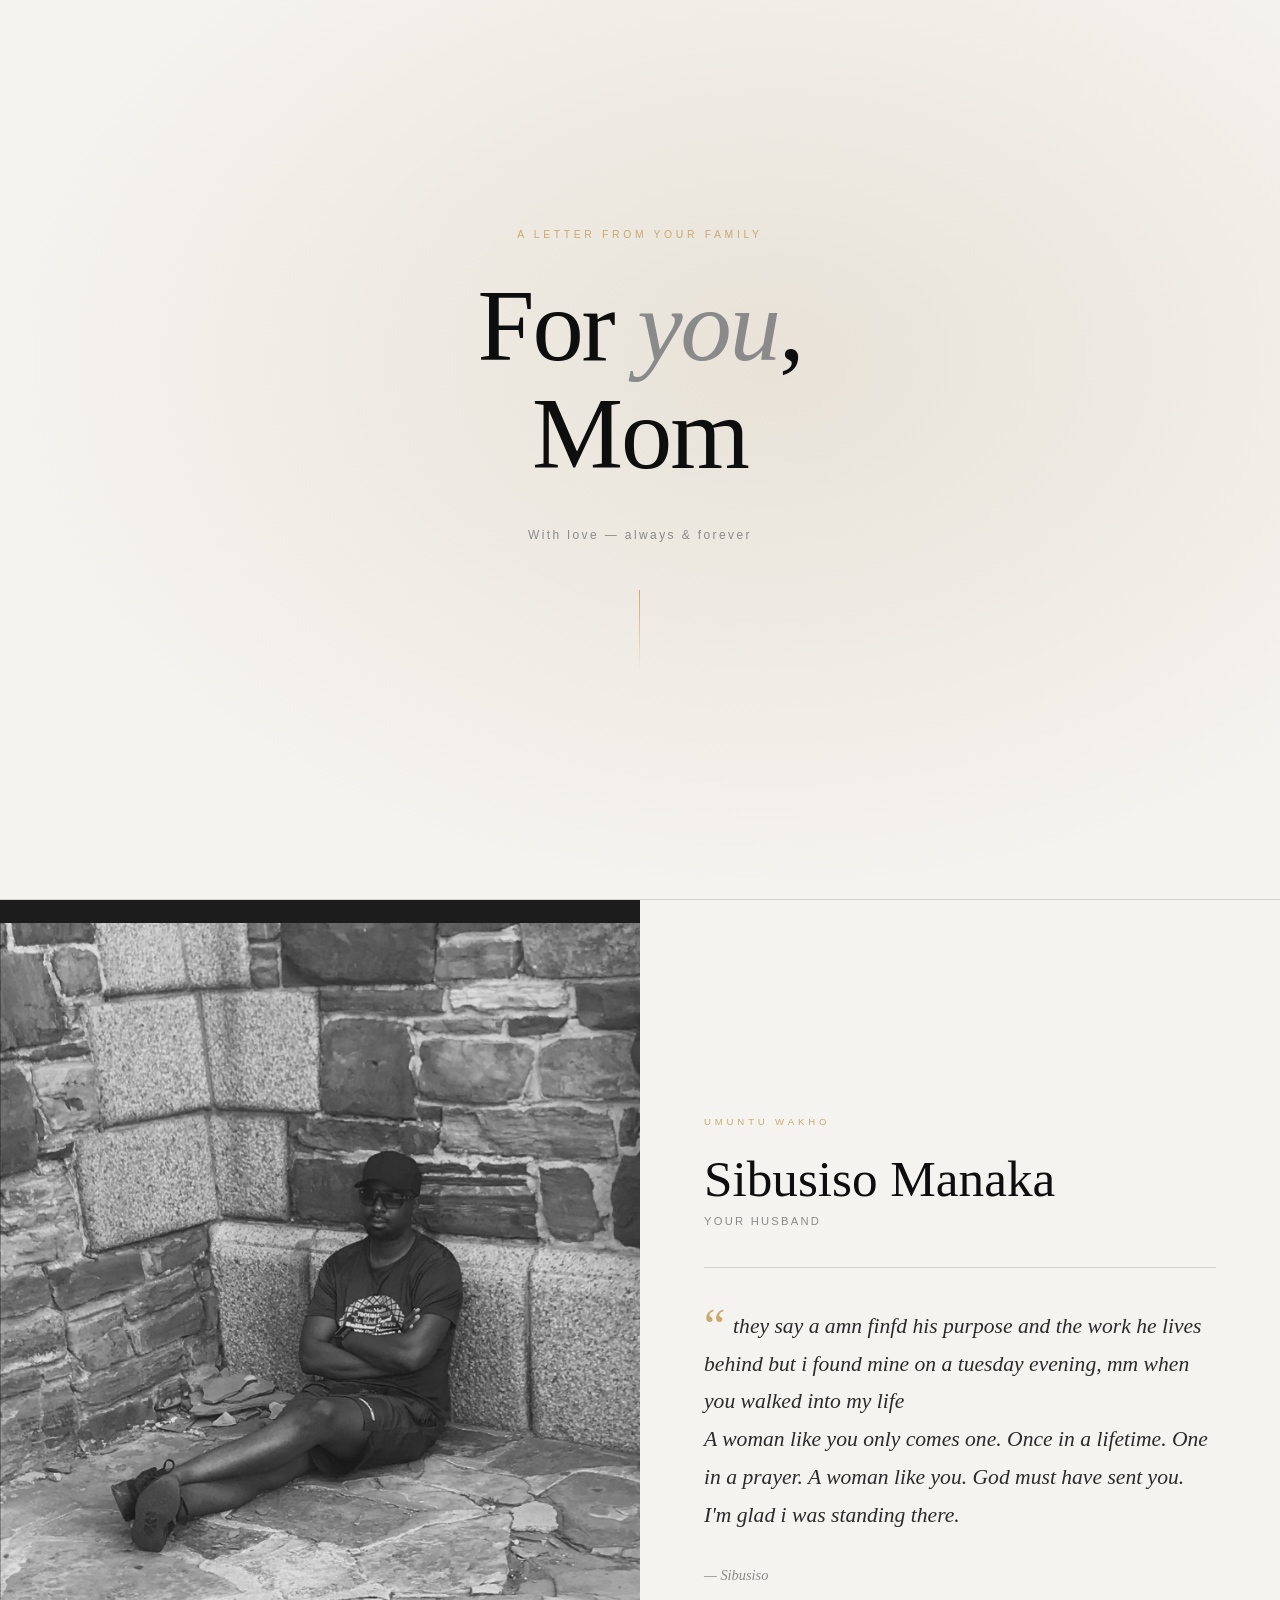
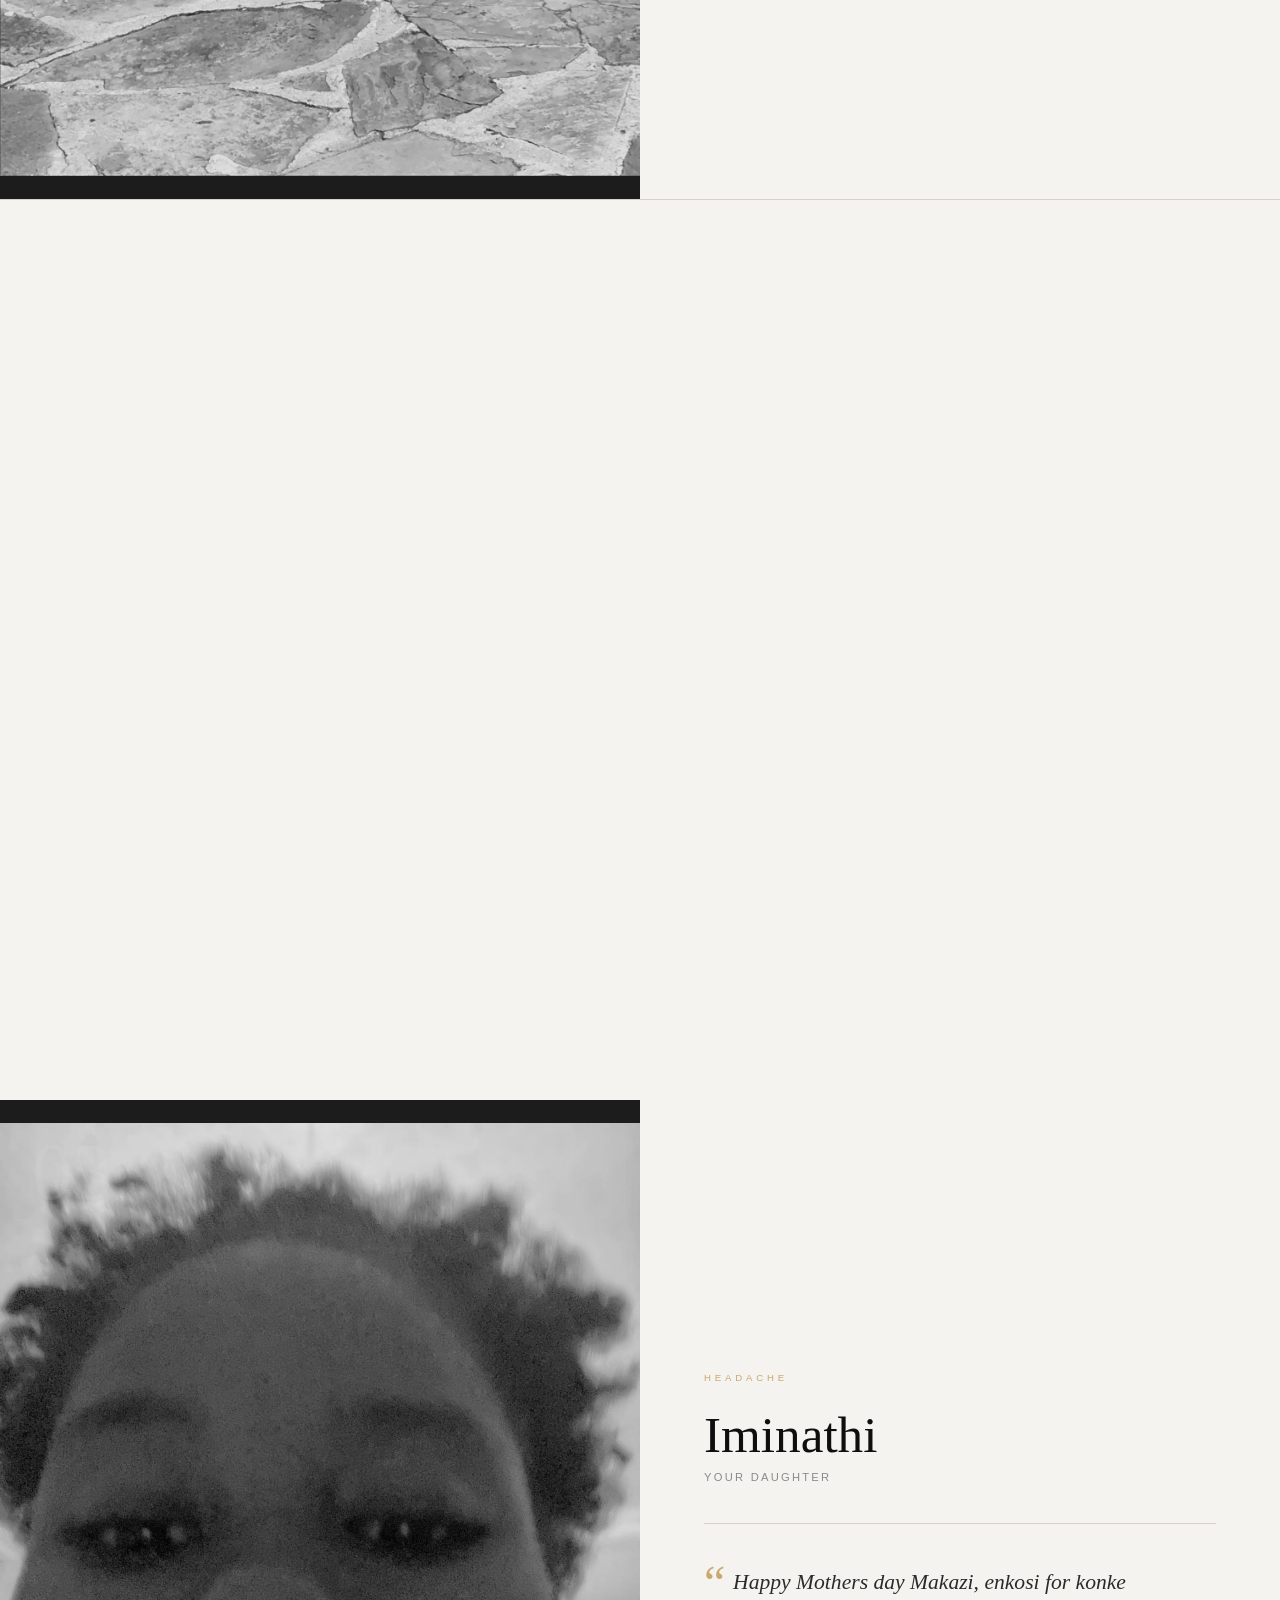
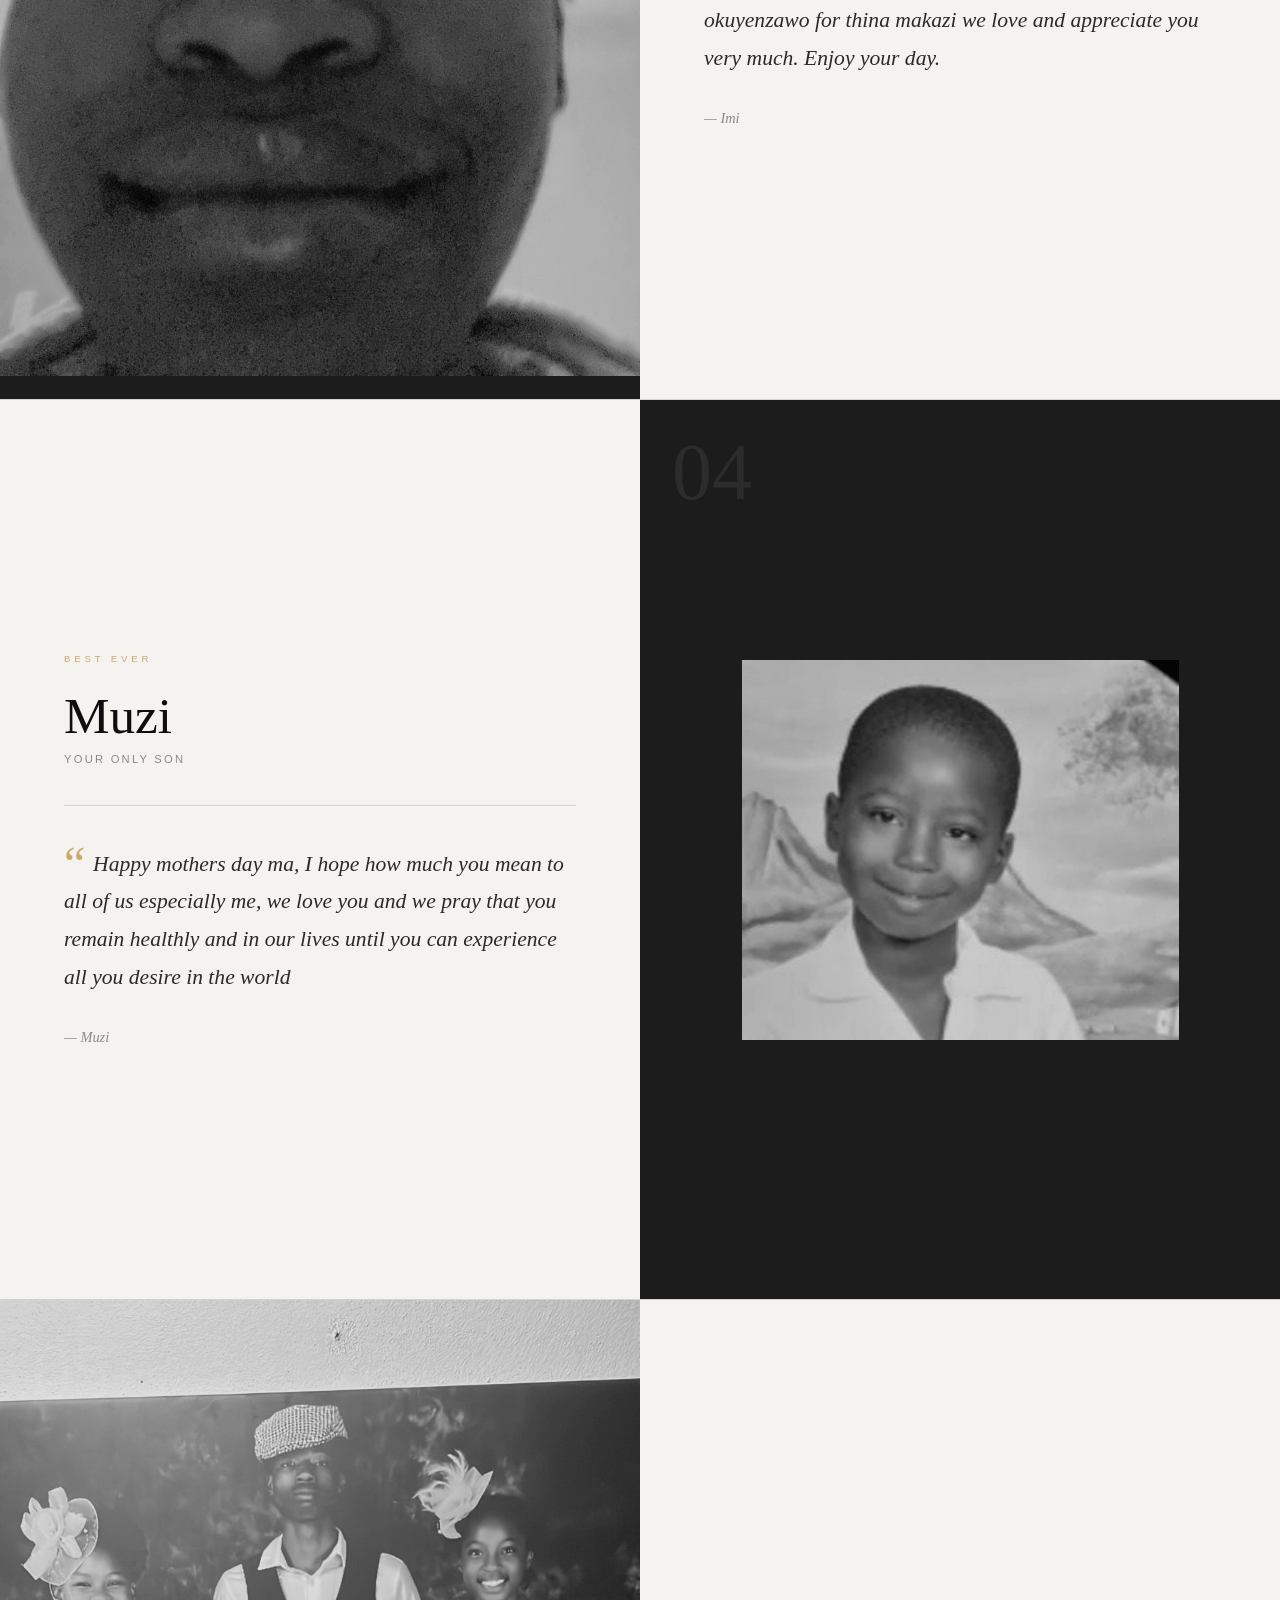
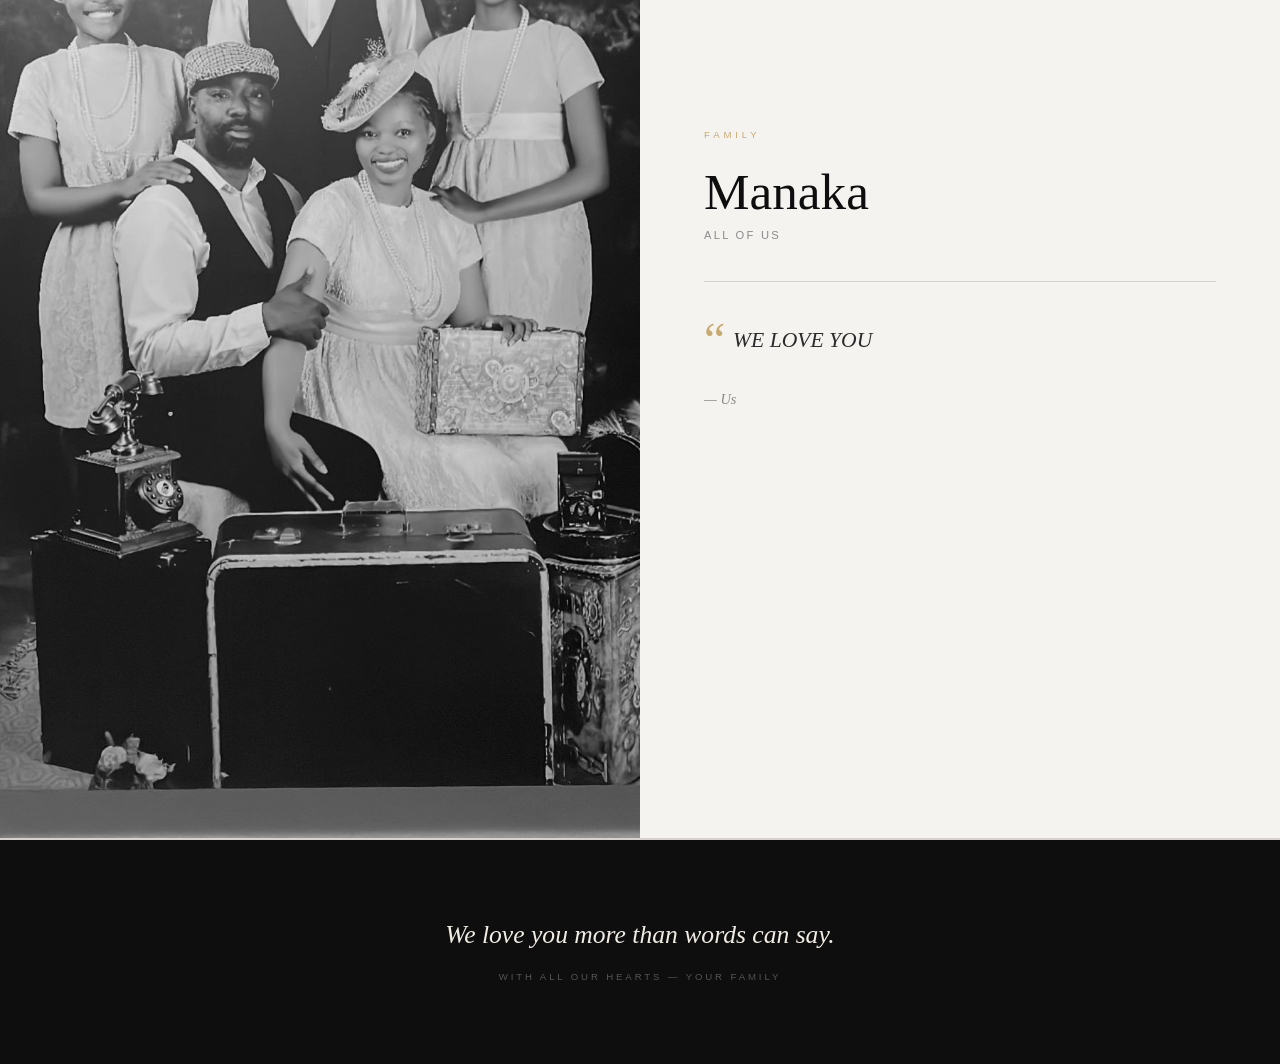
==== family.html @ 145703e3 "mother" ====
<!DOCTYPE html>
<html lang="en">
<head>
    <meta charset="UTF-8">
    <meta name="viewport" content="width=device-width, initial-scale=1.0">
    <title>Happy Mothers day Mama</title>
    <link rel="stylesheet" href="family.css">
</head>
<body>
  <section class="hero">
    <div class="hero-inner">
      <p class="hero-eyebrow">A letter from your family</p>
      <h1 class="hero-title">For <em>you</em>,<br>Mom</h1>
      <p class="hero-sub">With love — always &amp; forever</p>
      <div class="hero-line"></div>
    </div>
  </section>
 
  <!-- ── FAMILY MEMBERS ── -->
  <div class="members">
 
    <!-- MEMBER 1 -->
    <article class="member">
      <div class="member-photo">
        <!--
          TO ADD A PHOTO:
          Replace the <div class="photo-placeholder"> block below with:
          <img src="your-photo.jpg" alt="Member Name" />
        -->
        <div class="photo-placeholder">
          <span><img src="Papa.jpeg" alt=""></span>
        </div>
        <div class="member-number">01</div>
      </div>
      <div class="member-text">
        <p class="member-tag">Umuntu Wakho</p>
        <!-- ✏️ Change the name below -->
        <h2 class="member-name">Sibusiso Manaka</h2>
        <!-- ✏️ Change the role below e.g. "Your eldest son" -->
        <p class="member-role">Your Husband</p>
        <!-- ✏️ Write the personal message below -->
        <p class="member-quote">
         they say a amn finfd his purpose and the work he lives behind but i found mine on a tuesday evening, mm when you walked into my life <br>
         A woman like you only comes one. Once in a lifetime. One in a prayer. A woman like you. God must have sent you. I'm glad i was standing there.
        </p>
        <p class="member-sig">— Sibusiso</p>
      </div>
    </article>
 
    <!-- MEMBER 2 -->
    <article class="member">
      <div class="member-photo">
        <div class="photo-placeholder">
          <span><img src="Mpendulo.jpeg" alt=""></span>
        </div>
        <div class="member-number">02</div>
      </div>
      <div class="member-text">
        <p class="member-tag">Stresser</p>
        <h2 class="member-name">Mpendulo</h2>
        <p class="member-role">Your daughter</p>
        <p class="member-quote">
         Happy mothers day momma, i literally don't know where i would be without you, i just want you to know that you are one of the most important people in my life. I love you
        </p>
        <p class="member-sig">— Mpendulo</p>
      </div>
    </article>
 
    <!-- MEMBER 3 -->
    <article class="member">
      <div class="member-photo">
        <div class="photo-placeholder">
          <span><img src="Imi.jpeg" alt=""></span>
        </div>
        <div class="member-number">03</div>
      </div>
      <div class="member-text">
        <p class="member-tag">Headache</p>
        <h2 class="member-name">Iminathi</h2>
        <p class="member-role">Your daughter </p>
        <p class="member-quote">
         Happy Mothers day Makazi, enkosi for konke okuyenzawo for thina makazi we love and appreciate you very much. Enjoy your day.
        </p>
        <p class="member-sig">— Imi</p>
      </div>
    </article>
 
    <!-- MEMBER 4 -->
    <article class="member">
      <div class="member-photo">
        <div class="photo-placeholder">
        
          <span><img src="me.jpeg" alt=""></span>
        </div>
        <div class="member-number">04</div>
      </div>
      <div class="member-text">
        <p class="member-tag">Best Ever</p>
        <h2 class="member-name">Muzi</h2>
        <p class="member-role">Your only son</p>
        <p class="member-quote">
          Happy mothers day ma, I hope how much you mean to all of us especially me, we love you and we pray that you remain healthly and in our lives until you can experience all you desire in the world
        </p>
        <p class="member-sig">— Muzi</p>
      </div>
    </article>
 
    <!-- MEMBER 5 -->
    <article class="member">
      <div class="member-photo">
        <div class="photo-placeholder">
        
          <span><img src="all of us.jpeg" alt=""></span>
        </div>
        <div class="member-number">05</div>
      </div>
      <div class="member-text">
        <p class="member-tag">Family</p>
        <h2 class="member-name">Manaka</h2>
        <p class="member-role">All of us</p>
        <p class="member-quote">
         WE LOVE YOU
        </p>
        <p class="member-sig">— Us</p>
      </div>
    </article>
 
  </div>
 
  <!-- ── FOOTER ── -->
  <footer>
    <p>We love you more than words can say.</p>
    <small>With all our hearts — Your Family</small>
  </footer>
  <script src="family.js"></script>
</body>
</html>
---- family.css ----
:root {
      --black: #0e0e0e;
      --white: #f5f3ef;
      --grey: #8a8a8a;
      --line: #d6d2cb;
      --accent: #c9a96e;
    }
 
    * { margin: 0; padding: 0; box-sizing: border-box; }
 
    html { scroll-behavior: smooth; }
 
    body {
      background: var(--white);
      color: var(--black);
      font-family: 'Montserrat', sans-serif;
      font-weight: 300;
      overflow-x: hidden;
    }
 
    /* ── HERO ── */
    .hero {
      height: 100vh;
      display: flex;
      flex-direction: column;
      align-items: center;
      justify-content: center;
      position: relative;
      border-bottom: 1px solid var(--line);
    }
 
    .hero::before {
      content: '';
      position: absolute;
      inset: 0;
      background: radial-gradient(ellipse at 60% 40%, #e8e2d8 0%, var(--white) 70%);
      z-index: 0;
    }
 
    .hero-inner { position: relative; z-index: 1; text-align: center; padding: 2rem; }
 
    .hero-eyebrow {
      font-family: 'Montserrat', sans-serif;
      font-size: 0.65rem;
      letter-spacing: 0.35em;
      text-transform: uppercase;
      color: var(--accent);
      margin-bottom: 2rem;
      opacity: 0;
      animation: fadeUp 1s ease 0.3s forwards;
    }
 
    .hero-title {
      font-family: 'Cormorant Garamond', serif;
      font-size: clamp(3.5rem, 8vw, 7rem);
      font-weight: 300;
      line-height: 1.05;
      letter-spacing: -0.02em;
      color: var(--black);
      opacity: 0;
      animation: fadeUp 1s ease 0.6s forwards;
    }
 
    .hero-title em {
      font-style: italic;
      color: var(--grey);
    }
 
    .hero-sub {
      font-size: 0.75rem;
      letter-spacing: 0.2em;
      color: var(--grey);
      margin-top: 2.5rem;
      opacity: 0;
      animation: fadeUp 1s ease 0.9s forwards;
    }
 
    .hero-line {
      width: 1px;
      height: 80px;
      background: linear-gradient(to bottom, var(--accent), transparent);
      margin: 3rem auto 0;
      opacity: 0;
      animation: fadeUp 1s ease 1.2s forwards;
    }
 
    /* ── SECTION WRAPPER ── */
    .members { padding: 0; }
 
    /* ── MEMBER CARD ── */
    .member {
      display: grid;
      grid-template-columns: 1fr 1fr;
      min-height: 100vh;
      border-bottom: 1px solid var(--line);
      opacity: 0;
      transform: translateY(40px);
      transition: opacity 0.9s ease, transform 0.9s ease;
    }
 
    .member.visible {
      opacity: 1;
      transform: translateY(0);
    }
 
    /* Alternate layout: odd = image left, even = image right */
    .member:nth-child(even) { direction: rtl; }
    .member:nth-child(even) > * { direction: ltr; }
 
    /* ── PHOTO SIDE ── */
    .member-photo {
      position: relative;
      overflow: hidden;
      background: #1a1a1a;
      min-height: 70vh;
    }
 
    .member-photo img {
      width: 100%;
      height: 100%;
      object-fit: cover;
      opacity: 0.85;
      filter: grayscale(100%) contrast(1.05);
      transition: transform 0.8s ease, opacity 0.8s ease;
      display: block;
    }
 
    .member:hover .member-photo img {
      transform: scale(1.04);
      opacity: 0.92;
    }
 
    /* placeholder when no image */
    .photo-placeholder {
      width: 100%;
      height: 100%;
      min-height: 70vh;
      display: flex;
      flex-direction: column;
      align-items: center;
      justify-content: center;
      background: #1c1c1c;
      color: #444;
      gap: 1rem;
    }
 
    .photo-placeholder svg { opacity: 0.3; }
 
    .photo-placeholder span {
      font-size: 0.65rem;
      letter-spacing: 0.25em;
      text-transform: uppercase;
      color: #555;
    }
 
    /* Number badge */
    .member-number {
      position: absolute;
      top: 2rem;
      left: 2rem;
      font-family: 'Cormorant Garamond', serif;
      font-size: 5rem;
      font-weight: 300;
      color: rgba(255,255,255,0.07);
      line-height: 1;
      pointer-events: none;
      z-index: 2;
    }
 
    /* ── TEXT SIDE ── */
    .member-text {
      display: flex;
      flex-direction: column;
      justify-content: center;
      padding: clamp(3rem, 6vw, 6rem) clamp(2rem, 5vw, 5rem);
      background: var(--white);
      position: relative;
    }
 
    .member-tag {
      font-size: 0.6rem;
      letter-spacing: 0.4em;
      text-transform: uppercase;
      color: var(--accent);
      margin-bottom: 1.5rem;
    }
 
    .member-name {
      font-family: 'Cormorant Garamond', serif;
      font-size: clamp(2.2rem, 4vw, 3.8rem);
      font-weight: 300;
      line-height: 1.1;
      margin-bottom: 0.5rem;
    }
 
    .member-role {
      font-size: 0.7rem;
      letter-spacing: 0.2em;
      text-transform: uppercase;
      color: var(--grey);
      margin-bottom: 2.5rem;
      padding-bottom: 2.5rem;
      border-bottom: 1px solid var(--line);
    }
 
    .member-quote {
      font-family: 'Cormorant Garamond', serif;
      font-size: clamp(1.1rem, 1.8vw, 1.35rem);
      font-style: italic;
      font-weight: 300;
      line-height: 1.75;
      color: #2a2a2a;
      margin-bottom: 2rem;
    }
 
    .member-quote::before {
      content: '\201C';
      font-size: 3rem;
      color: var(--accent);
      line-height: 0;
      vertical-align: -0.6rem;
      margin-right: 0.15rem;
      font-style: normal;
    }
 
    .member-sig {
      font-family: 'Cormorant Garamond', serif;
      font-size: 0.9rem;
      font-style: italic;
      color: var(--grey);
    }
 
    /* ── HOW TO REPLACE PHOTOS NOTE ── */
    .photo-note {
      position: absolute;
      bottom: 1.2rem;
      left: 50%;
      transform: translateX(-50%);
      font-size: 0.55rem;
      letter-spacing: 0.2em;
      text-transform: uppercase;
      color: #666;
      white-space: nowrap;
      z-index: 3;
    }
 
    /* ── FOOTER ── */
    footer {
      text-align: center;
      padding: 5rem 2rem;
      border-top: 1px solid var(--line);
      background: var(--black);
      color: var(--white);
    }
 
    footer p {
      font-family: 'Cormorant Garamond', serif;
      font-size: 1.6rem;
      font-style: italic;
      font-weight: 300;
      margin-bottom: 1rem;
      color: #f0ece4;
    }
 
    footer small {
      font-size: 0.6rem;
      letter-spacing: 0.3em;
      text-transform: uppercase;
      color: #555;
    }
 
    /* ── ANIMATIONS ── */
    @keyframes fadeUp {
      from { opacity: 0; transform: translateY(20px); }
      to   { opacity: 1; transform: translateY(0); }
    }
 
    /* ── RESPONSIVE ── */
    @media (max-width: 768px) {
      .member { grid-template-columns: 1fr; direction: ltr !important; }
      .member:nth-child(even) { direction: ltr; }
      .member-photo { min-height: 50vw; }
      .photo-placeholder { min-height: 50vw; }
    }
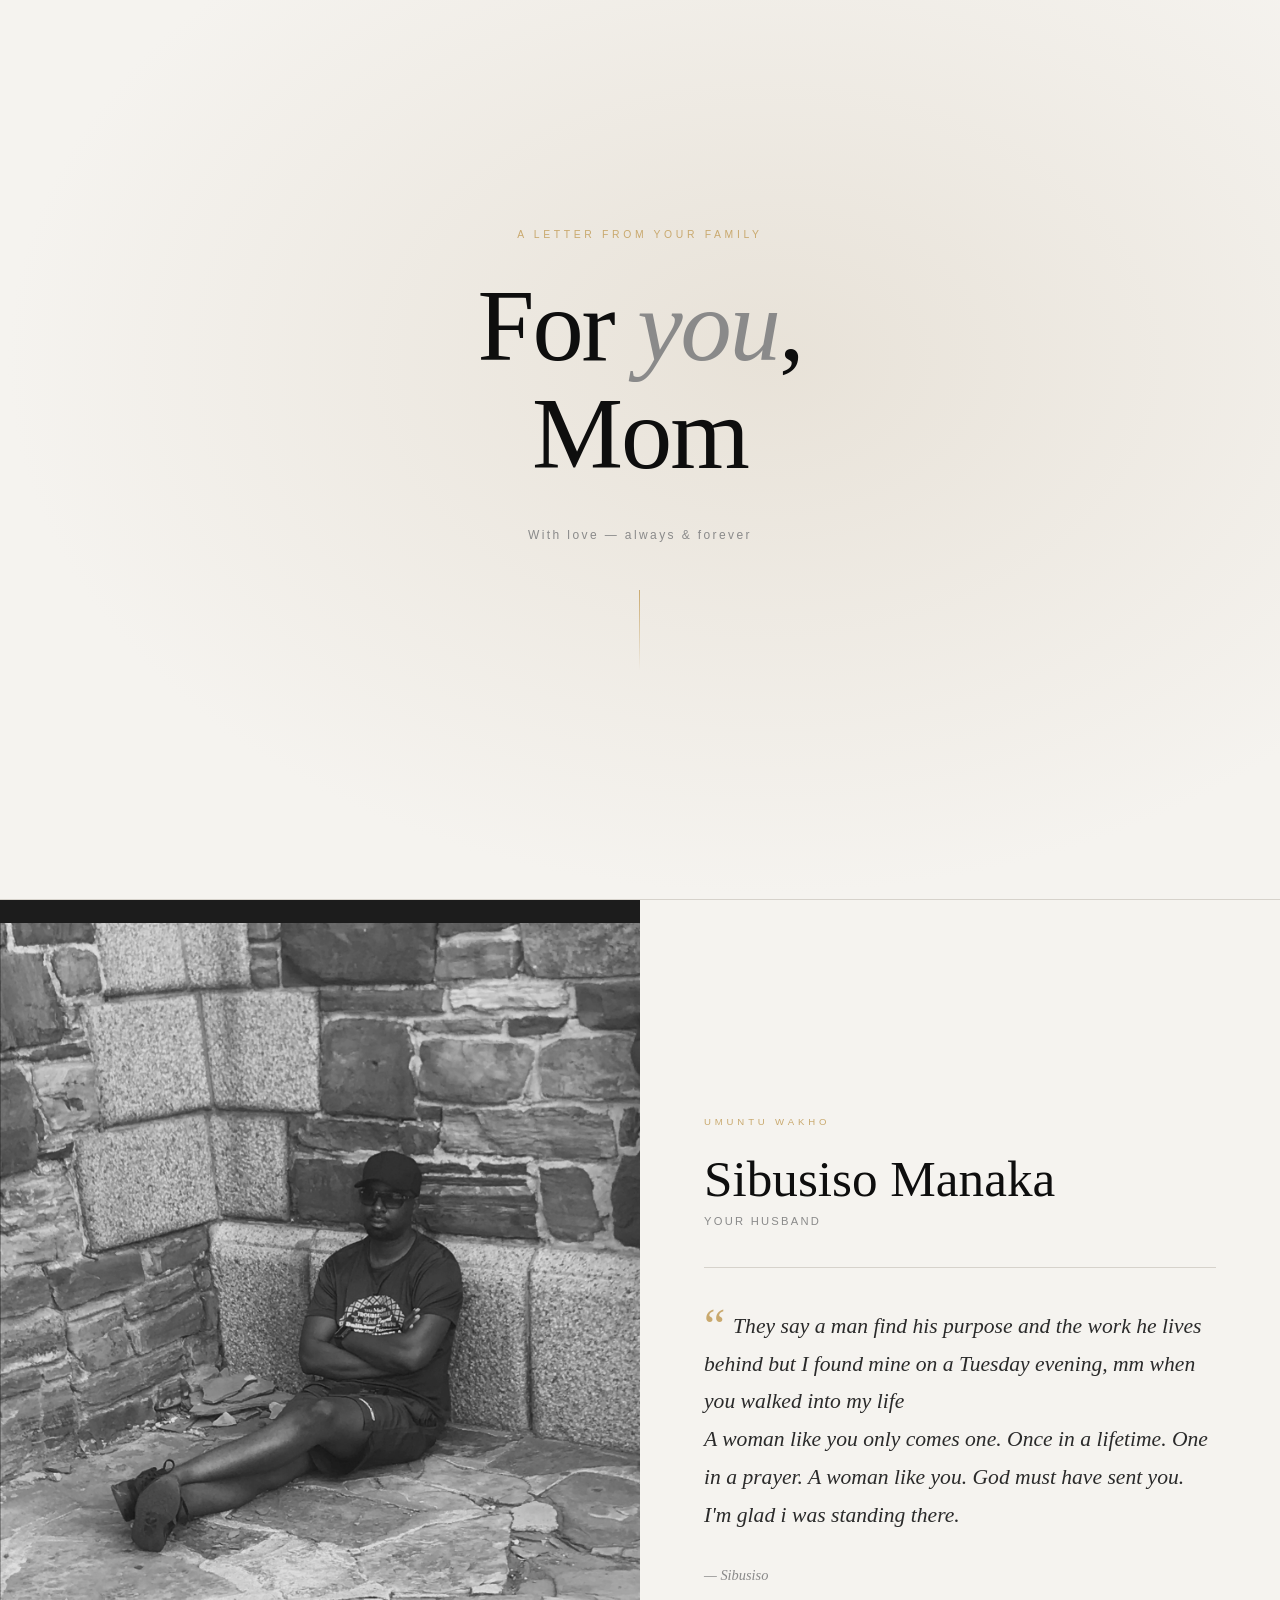
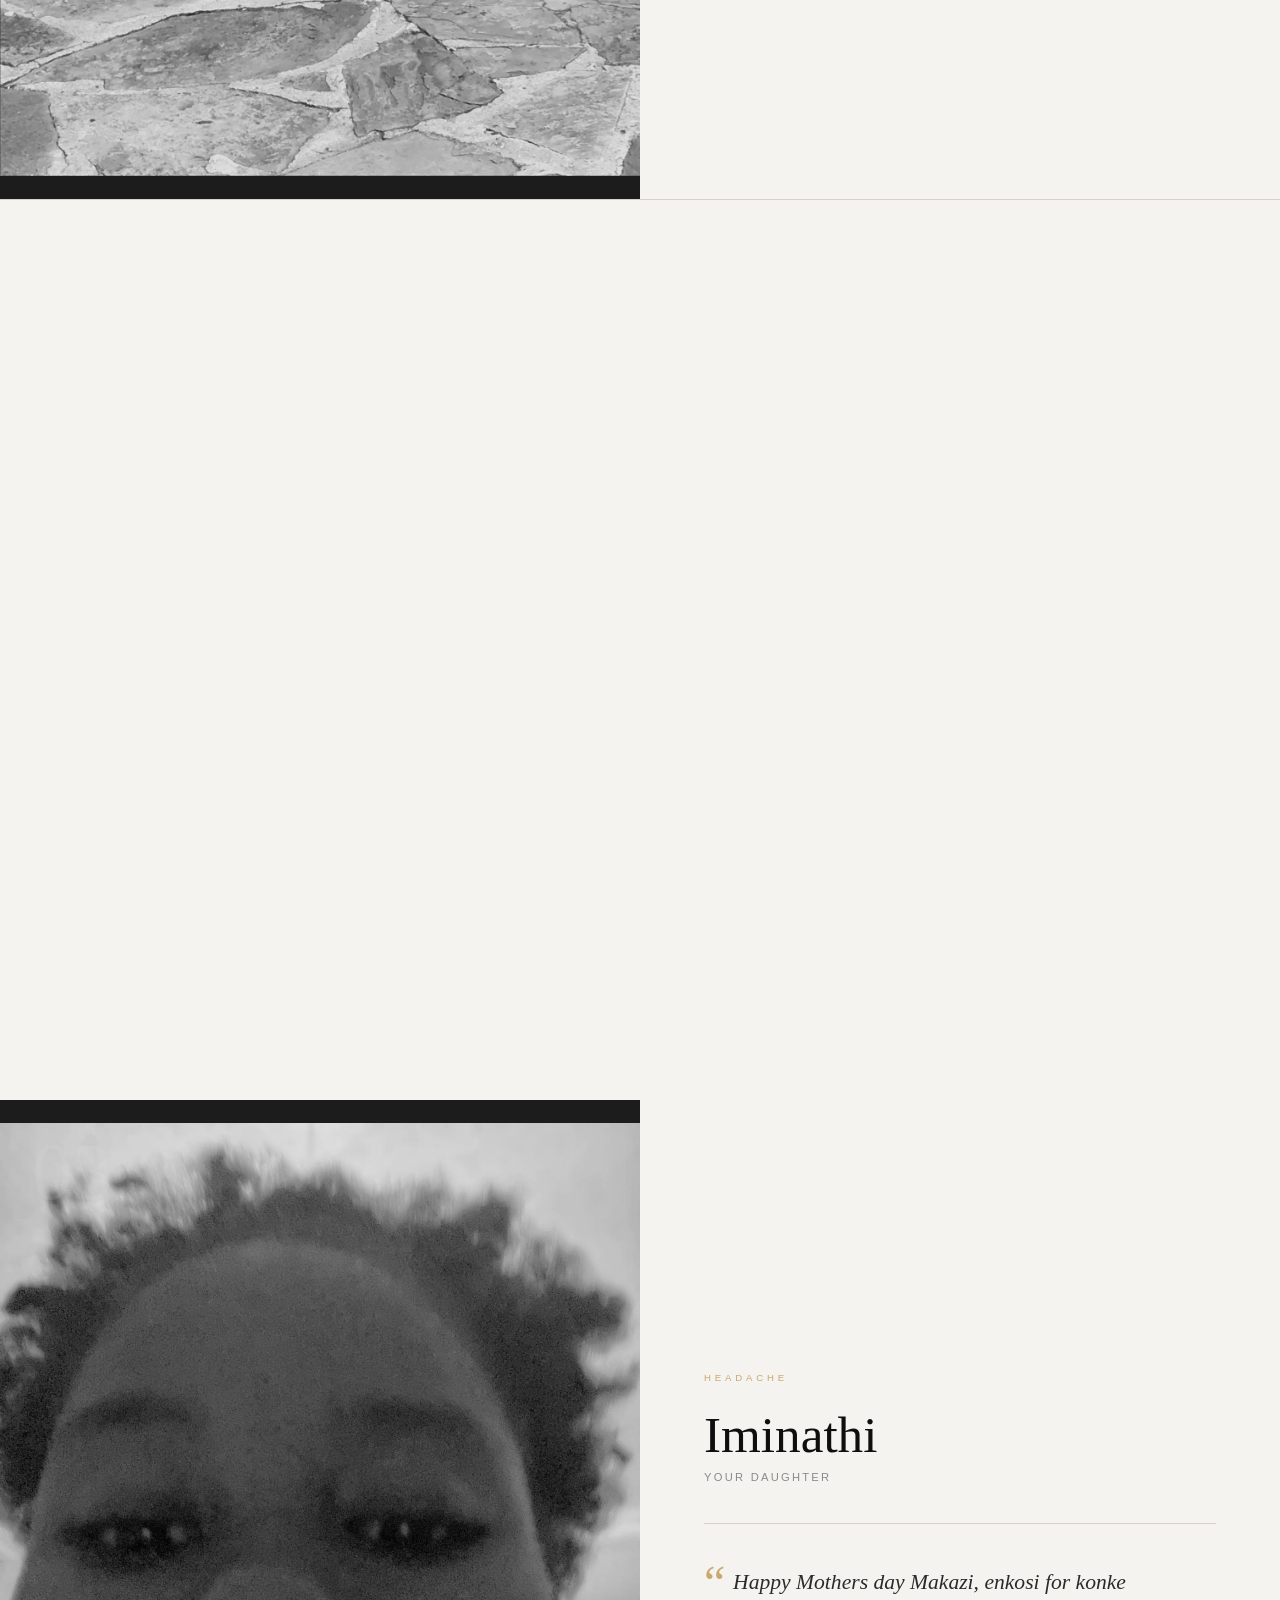
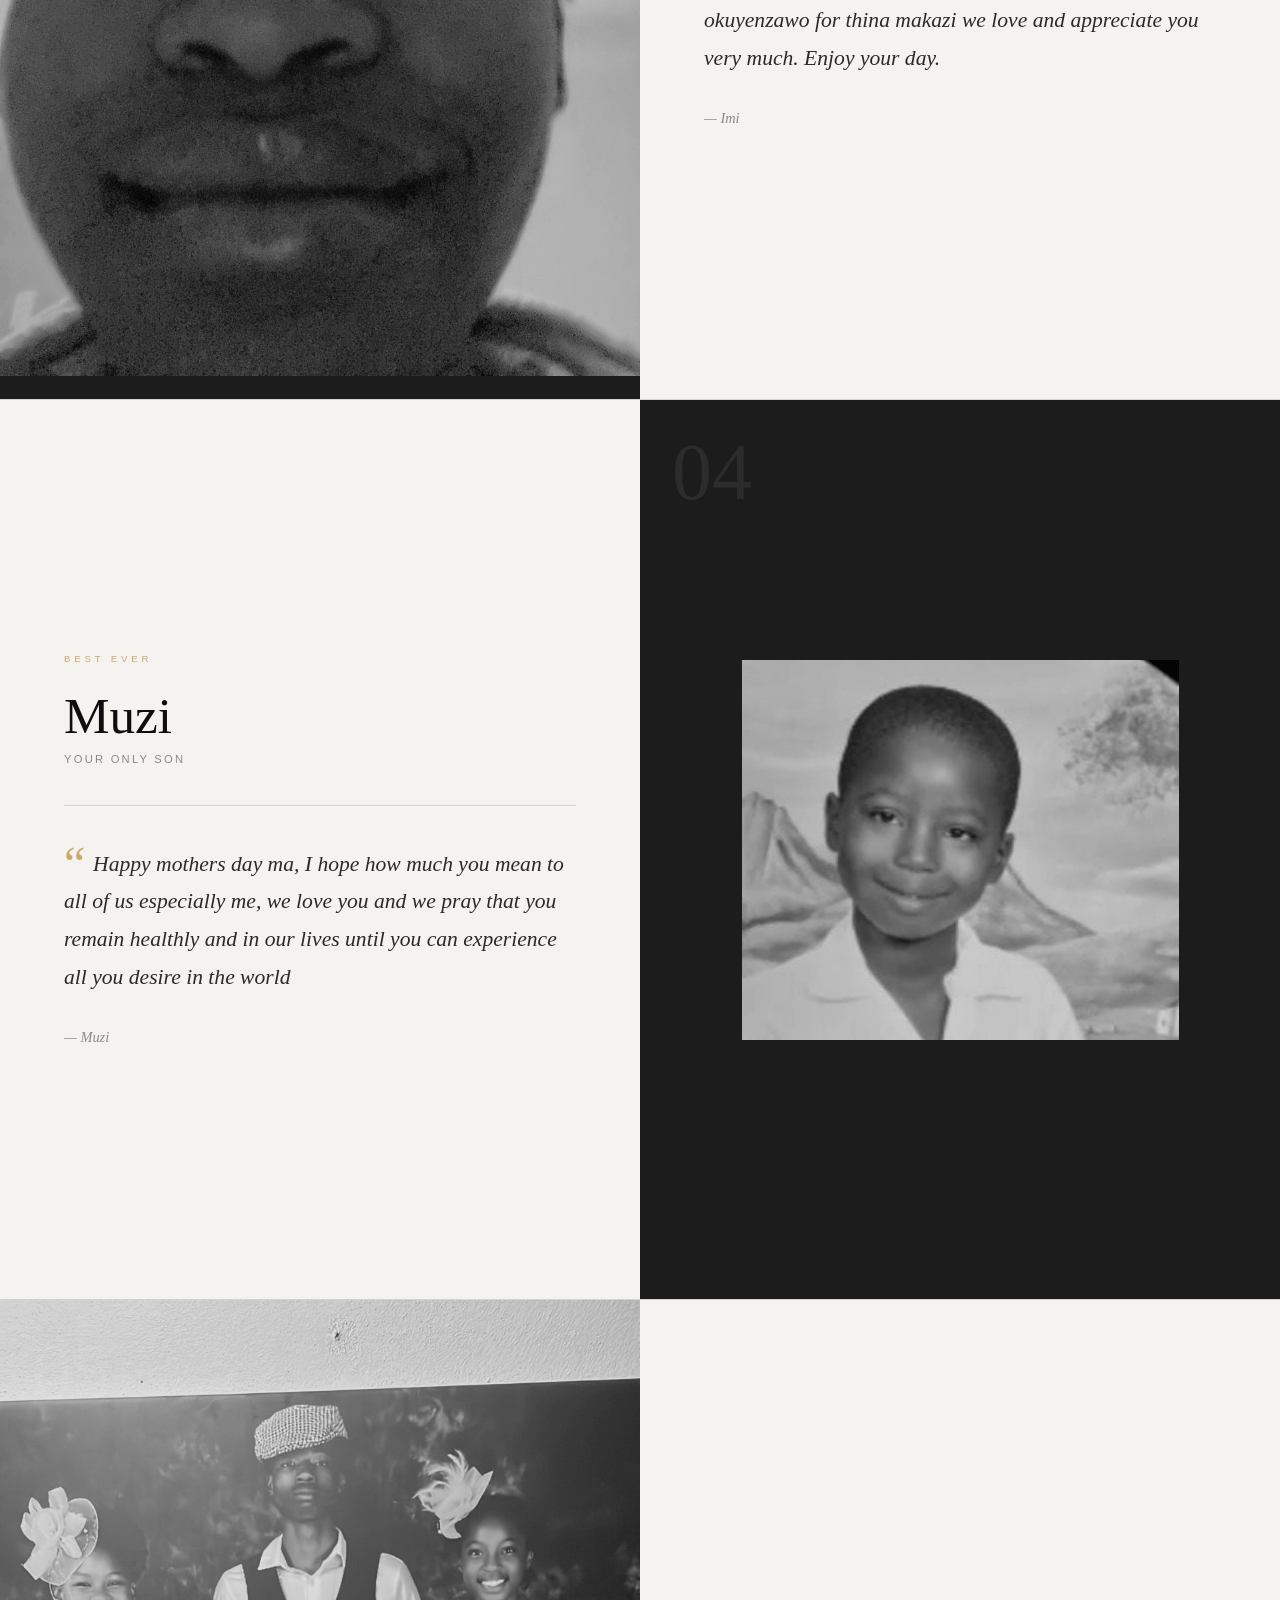
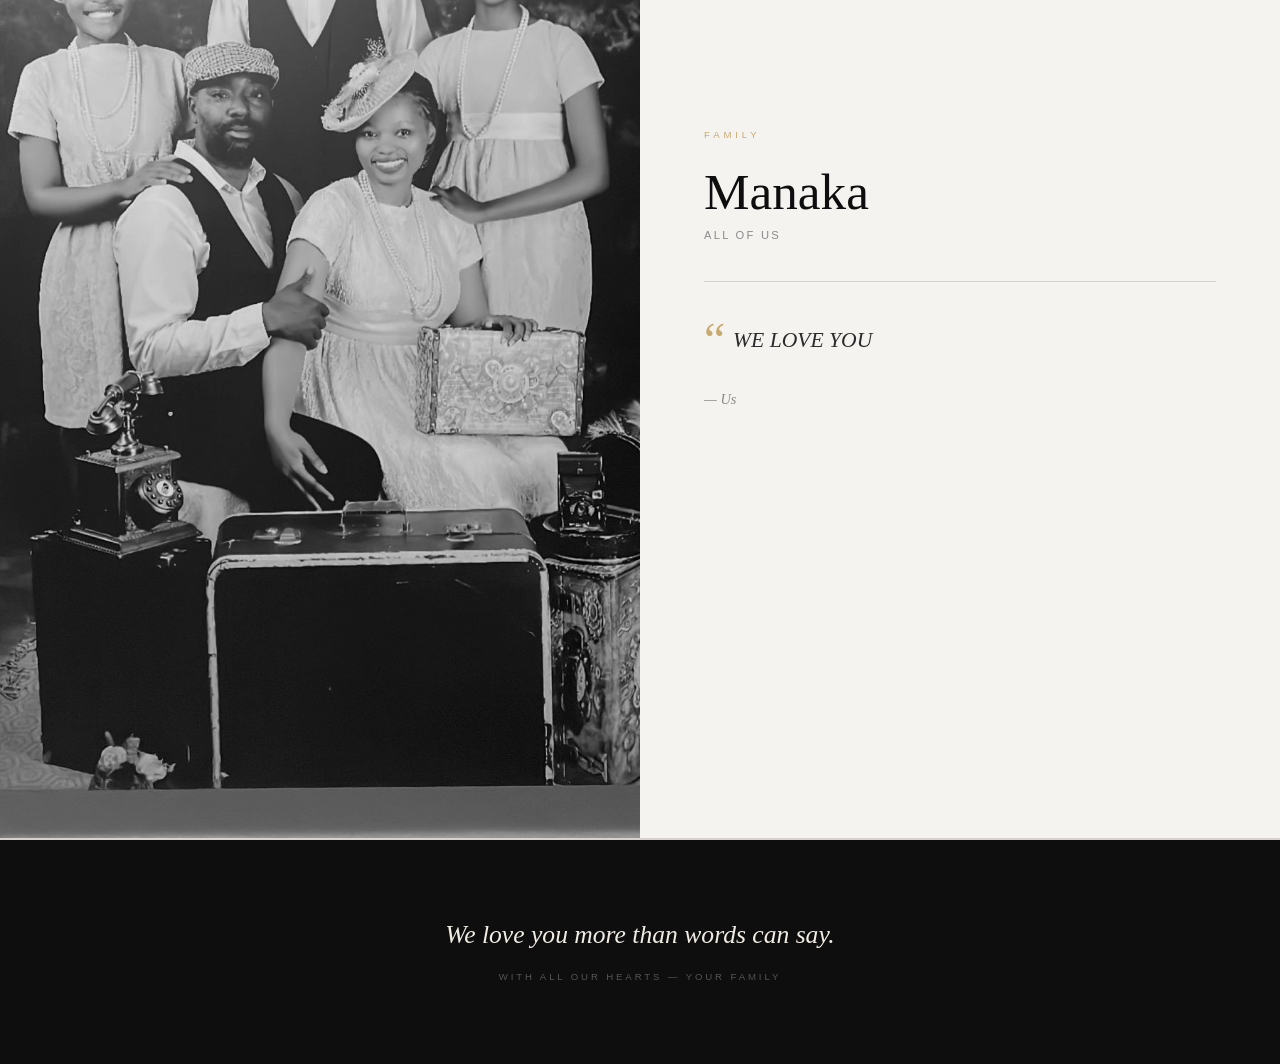
==== commit 12d0cbe2: "Fix typos in family member's personal message Corrected typos and formatting in personal message." ====
--- a/family.html
+++ b/family.html
@@ -34,13 +34,13 @@
       </div>
       <div class="member-text">
         <p class="member-tag">Umuntu Wakho</p>
-        <!-- ✏️ Change the name below -->
+      
         <h2 class="member-name">Sibusiso Manaka</h2>
-        <!-- ✏️ Change the role below e.g. "Your eldest son" -->
+       
         <p class="member-role">Your Husband</p>
-        <!-- ✏️ Write the personal message below -->
+       
         <p class="member-quote">
-         they say a amn finfd his purpose and the work he lives behind but i found mine on a tuesday evening, mm when you walked into my life <br>
+         They say a man find his purpose and the work he lives behind but I found mine on a Tuesday evening, mm when you walked into my life <br>
          A woman like you only comes one. Once in a lifetime. One in a prayer. A woman like you. God must have sent you. I'm glad i was standing there.
         </p>
         <p class="member-sig">— Sibusiso</p>
@@ -138,4 +138,4 @@
  
  
  
- + 
